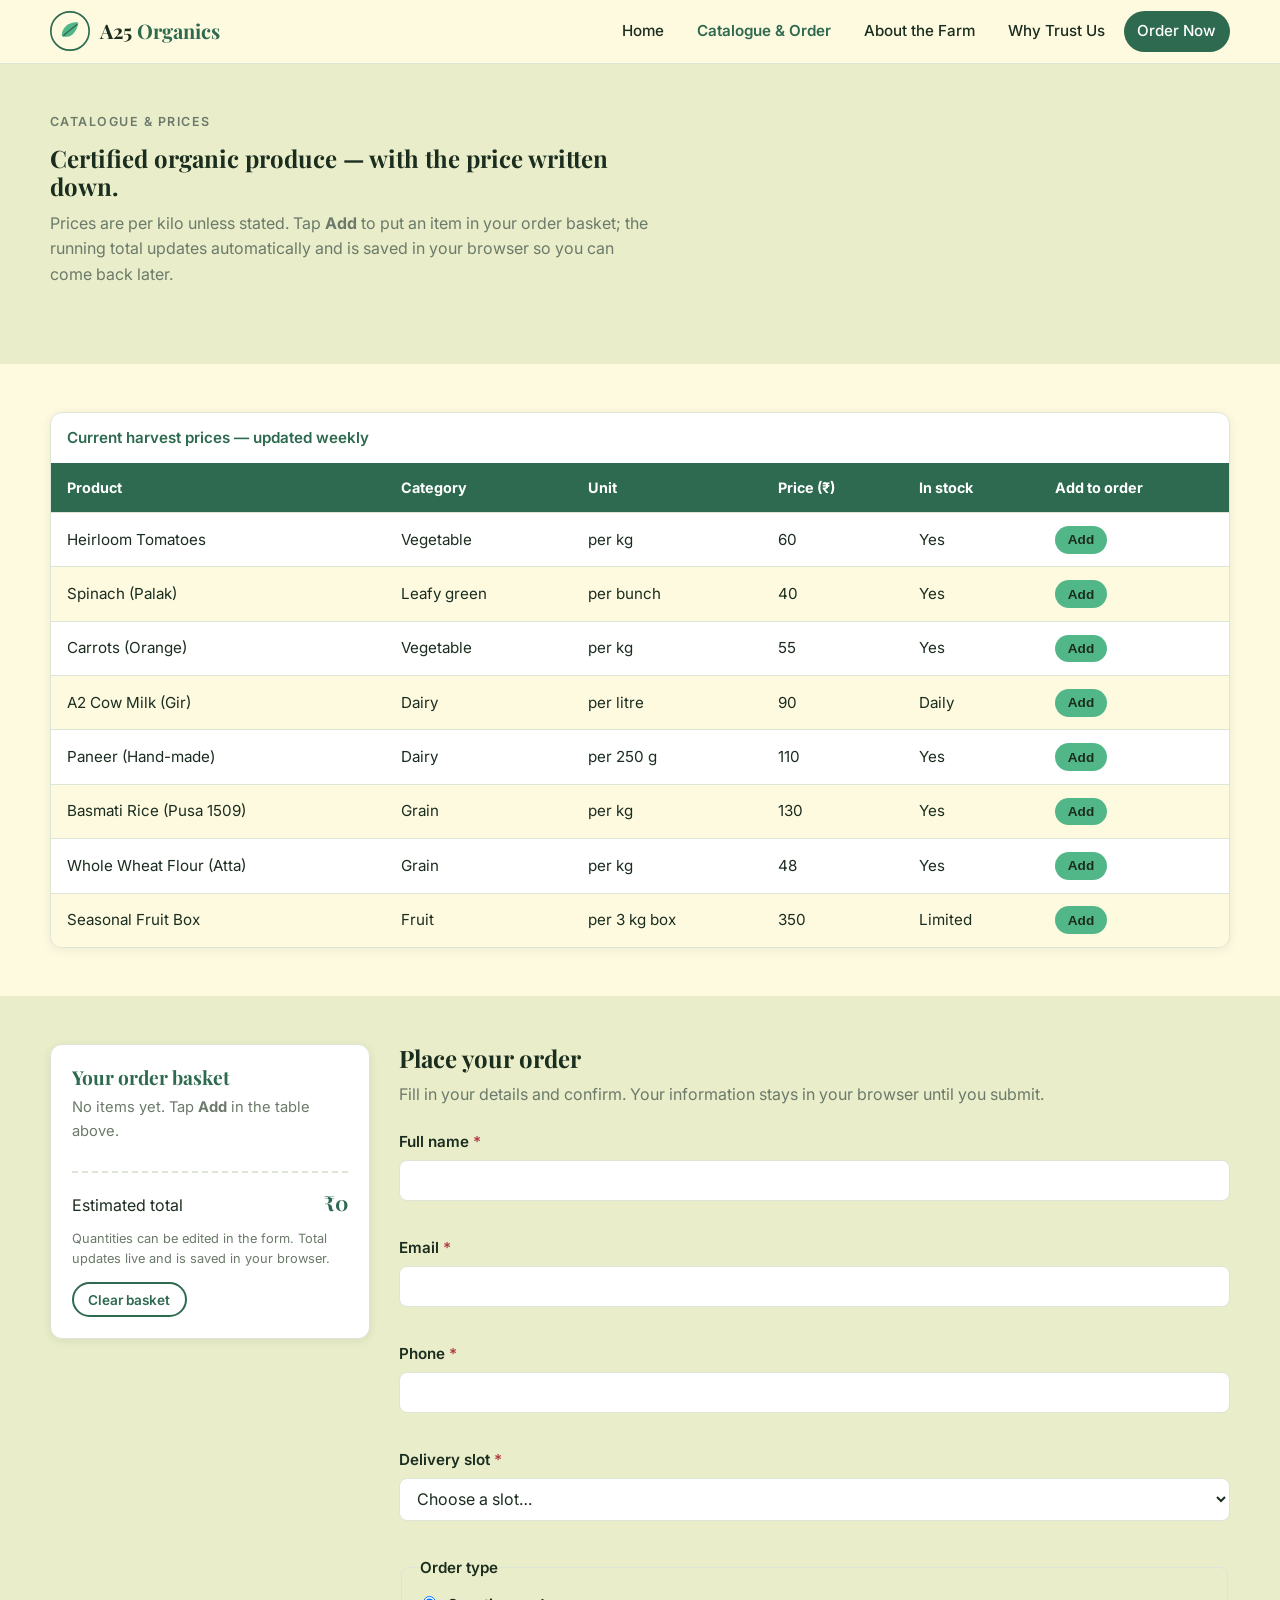
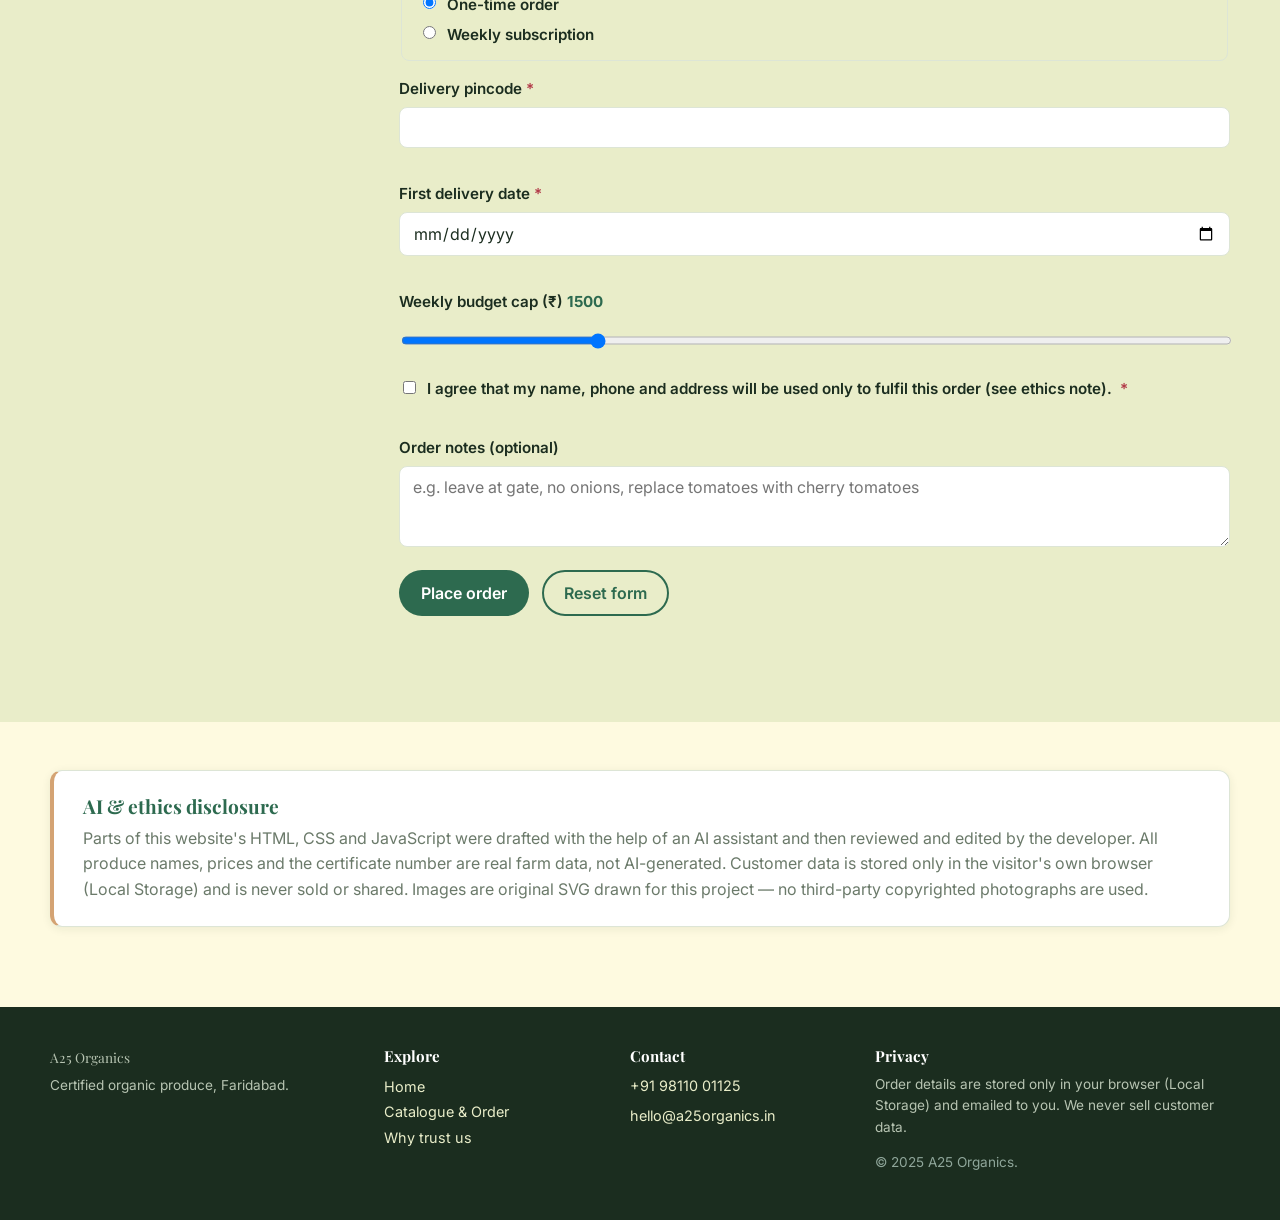
==== products.html @ 9f03f013 "Add files via upload" ====
<!DOCTYPE html>
<html lang="en">
<head>
  <meta charset="UTF-8" />
  <meta name="viewport" content="width=device-width, initial-scale=1.0" />
  <!-- Task 6: SEO meta tags -->
  <title>Catalogue &amp; Order | A25 Organics</title>
  <meta name="description" content="Browse A25 Organics' full catalogue of certified organic vegetables, fruits, grains and dairy with published prices. Build an order, save it to your browser, and place it in two minutes." />
  <meta name="keywords" content="organic vegetables price list, order organic produce online, A25 Organics catalogue, farm fresh order form" />
  <meta name="author" content="A25 Organics" />
  <link rel="preconnect" href="https://fonts.googleapis.com" />
  <link rel="preconnect" href="https://fonts.gstatic.com" crossorigin />
  <link href="https://fonts.googleapis.com/css2?family=Inter:wght@400;500;600;700&family=Playfair+Display:wght@600;700&display=swap" rel="stylesheet" />
  <link rel="stylesheet" href="styles.css" />
</head>
<body>
  <a href="#main" class="skip-link">Skip to main content</a>

  <header class="site-header">
    <div class="container header-inner">
      <a href="index.html" class="brand" aria-label="A25 Organics home">
        <svg class="brand-mark" width="40" height="40" viewBox="0 0 48 48" role="img" aria-label="A25 Organics leaf logo">
          <circle cx="24" cy="24" r="23" fill="#FEFAE0" stroke="#2D6A4F" stroke-width="2"/>
          <path d="M14 30 C14 18, 26 12, 34 14 C32 26, 24 34, 14 30 Z" fill="#52B788"/>
          <path d="M16 30 C22 24, 28 20, 33 16" stroke="#2D6A4F" stroke-width="1.5" fill="none"/>
        </svg>
        <span class="brand-name">A25 <span class="brand-accent">Organics</span></span>
      </a>
      <button class="nav-toggle" aria-expanded="false" aria-controls="primary-nav" aria-label="Toggle navigation">
        <span></span><span></span><span></span>
      </button>
      <nav id="primary-nav" class="primary-nav" aria-label="Primary">
        <ul>
          <li><a href="index.html">Home</a></li>
          <li><a href="products.html" aria-current="page">Catalogue &amp; Order</a></li>
          <li><a href="index.html#about">About the Farm</a></li>
          <li><a href="index.html#trust">Why Trust Us</a></li>
          <li><a href="#order" class="nav-cta">Order Now</a></li>
        </ul>
      </nav>
    </div>
  </header>

  <main id="main">
    <!-- ===== Page intro ===== -->
    <section class="band band-cream" aria-labelledby="catalogue-title">
      <div class="container">
        <header class="section-head">
          <p class="eyebrow">Catalogue &amp; prices</p>
          <h1 id="catalogue-title">Certified organic produce &mdash; with the price written down.</h1>
          <p>Prices are per kilo unless stated. Tap <strong>Add</strong> to put an item in your order basket;
             the running total updates automatically and is saved in your browser so you can come back later.</p>
        </header>
      </div>
    </section>

    <!-- ===== Product table (Task 3: a table) ===== -->
    <section class="band" aria-labelledby="price-title">
      <div class="container">
        <h2 id="price-title" class="visually-hidden">Price list</h2>
        <div class="table-wrap" role="region" aria-labelledby="price-title" tabindex="0">
          <table class="price-table" id="price-table">
            <caption>Current harvest prices &mdash; updated weekly</caption>
            <thead>
              <tr>
                <th scope="col">Product</th>
                <th scope="col">Category</th>
                <th scope="col">Unit</th>
                <th scope="col">Price (&#8377;)</th>
                <th scope="col">In stock</th>
                <th scope="col">Add to order</th>
              </tr>
            </thead>
            <tbody>
              <tr>
                <td data-label="Product">Heirloom Tomatoes</td>
                <td data-label="Category">Vegetable</td>
                <td data-label="Unit">per kg</td>
                <td data-label="Price">60</td>
                <td data-label="In stock">Yes</td>
                <td data-label="Add"><button class="add-btn" data-name="Heirloom Tomatoes" data-price="60" data-unit="kg">Add</button></td>
              </tr>
              <tr>
                <td data-label="Product">Spinach (Palak)</td>
                <td data-label="Category">Leafy green</td>
                <td data-label="Unit">per bunch</td>
                <td data-label="Price">40</td>
                <td data-label="In stock">Yes</td>
                <td data-label="Add"><button class="add-btn" data-name="Spinach (Palak)" data-price="40" data-unit="bunch">Add</button></td>
              </tr>
              <tr>
                <td data-label="Product">Carrots (Orange)</td>
                <td data-label="Category">Vegetable</td>
                <td data-label="Unit">per kg</td>
                <td data-label="Price">55</td>
                <td data-label="In stock">Yes</td>
                <td data-label="Add"><button class="add-btn" data-name="Carrots" data-price="55" data-unit="kg">Add</button></td>
              </tr>
              <tr>
                <td data-label="Product">A2 Cow Milk (Gir)</td>
                <td data-label="Category">Dairy</td>
                <td data-label="Unit">per litre</td>
                <td data-label="Price">90</td>
                <td data-label="In stock">Daily</td>
                <td data-label="Add"><button class="add-btn" data-name="A2 Cow Milk" data-price="90" data-unit="litre">Add</button></td>
              </tr>
              <tr>
                <td data-label="Product">Paneer (Hand-made)</td>
                <td data-label="Category">Dairy</td>
                <td data-label="Unit">per 250 g</td>
                <td data-label="Price">110</td>
                <td data-label="In stock">Yes</td>
                <td data-label="Add"><button class="add-btn" data-name="Paneer" data-price="110" data-unit="250g">Add</button></td>
              </tr>
              <tr>
                <td data-label="Product">Basmati Rice (Pusa 1509)</td>
                <td data-label="Category">Grain</td>
                <td data-label="Unit">per kg</td>
                <td data-label="Price">130</td>
                <td data-label="In stock">Yes</td>
                <td data-label="Add"><button class="add-btn" data-name="Basmati Rice" data-price="130" data-unit="kg">Add</button></td>
              </tr>
              <tr>
                <td data-label="Product">Whole Wheat Flour (Atta)</td>
                <td data-label="Category">Grain</td>
                <td data-label="Unit">per kg</td>
                <td data-label="Price">48</td>
                <td data-label="In stock">Yes</td>
                <td data-label="Add"><button class="add-btn" data-name="Whole Wheat Atta" data-price="48" data-unit="kg">Add</button></td>
              </tr>
              <tr>
                <td data-label="Product">Seasonal Fruit Box</td>
                <td data-label="Category">Fruit</td>
                <td data-label="Unit">per 3 kg box</td>
                <td data-label="Price">350</td>
                <td data-label="In stock">Limited</td>
                <td data-label="Add"><button class="add-btn" data-name="Seasonal Fruit Box" data-price="350" data-unit="3kg box">Add</button></td>
              </tr>
            </tbody>
          </table>
        </div>
      </div>
    </section>

    <!-- ===== Order basket + form (Task 3 + Task 4) ===== -->
    <section class="band band-cream" id="order" aria-labelledby="order-title">
      <div class="container order-grid">
        <!-- Live order basket (Task 4: DOM updates) -->
        <aside class="basket" aria-labelledby="basket-title">
          <h2 id="basket-title">Your order basket</h2>
          <p class="basket-empty" id="basket-empty">No items yet. Tap <strong>Add</strong> in the table above.</p>
          <ul class="basket-list" id="basket-list" aria-live="polite"></ul>
          <div class="basket-total" id="basket-total" hidden>
            <span>Estimated total</span>
            <strong id="basket-total-amount">&#8377;0</strong>
          </div>
          <p class="basket-note">Quantities can be edited in the form. Total updates live and is saved in your browser.</p>
          <button type="button" class="btn btn-ghost btn-sm" id="clear-basket">Clear basket</button>
        </aside>

        <!-- Order form with 5+ input types (Task 3) -->
        <div class="order-form-wrap">
          <h2 id="order-title">Place your order</h2>
          <p class="form-intro">Fill in your details and confirm. Your information stays in your browser until you submit.</p>

          <form id="order-form" class="order-form" novalidate>
            <!-- 1. text -->
            <div class="field">
              <label for="cust-name">Full name <span class="req">*</span></label>
              <input type="text" id="cust-name" name="cust-name" autocomplete="name" required minlength="2" />
              <span class="error" id="err-name" role="alert"></span>
            </div>

            <!-- 2. email -->
            <div class="field">
              <label for="cust-email">Email <span class="req">*</span></label>
              <input type="email" id="cust-email" name="cust-email" autocomplete="email" required />
              <span class="error" id="err-email" role="alert"></span>
            </div>

            <!-- 3. tel -->
            <div class="field">
              <label for="cust-phone">Phone <span class="req">*</span></label>
              <input type="tel" id="cust-phone" name="cust-phone" autocomplete="tel" pattern="[0-9+\s\-]{10,15}" required />
              <span class="error" id="err-phone" role="alert"></span>
            </div>

            <!-- 4. select -->
            <div class="field">
              <label for="delivery-slot">Delivery slot <span class="req">*</span></label>
              <select id="delivery-slot" name="delivery-slot" required>
                <option value="">Choose a slot&hellip;</option>
                <option value="sat-am">Saturday 7&ndash;10 AM</option>
                <option value="sat-pm">Saturday 4&ndash;7 PM</option>
                <option value="tue-am">Tuesday 7&ndash;10 AM</option>
                <option value="pickup">Farm pick-up (Saturday)</option>
              </select>
              <span class="error" id="err-slot" role="alert"></span>
            </div>

            <!-- 5. radio -->
            <fieldset class="field fieldset-block">
              <legend>Order type</legend>
              <label class="radio"><input type="radio" name="order-type" value="one-time" checked /> One-time order</label>
              <label class="radio"><input type="radio" name="order-type" value="weekly" /> Weekly subscription</label>
            </fieldset>

            <!-- 6. number -->
            <div class="field">
              <label for="delivery-pincode">Delivery pincode <span class="req">*</span></label>
              <input type="number" id="delivery-pincode" name="delivery-pincode" min="100000" max="999999" step="1" required inputmode="numeric" />
              <span class="error" id="err-pincode" role="alert"></span>
            </div>

            <!-- 7. date -->
            <div class="field">
              <label for="first-delivery">First delivery date <span class="req">*</span></label>
              <input type="date" id="first-delivery" name="first-delivery" required />
              <span class="error" id="err-date" role="alert"></span>
            </div>

            <!-- 8. range -->
            <div class="field">
              <label for="budget">Weekly budget cap (&#8377;) <span id="budget-val" class="range-val">1500</span></label>
              <input type="range" id="budget" name="budget" min="500" max="5000" step="100" value="1500" />
            </div>

            <!-- 9. checkbox -->
            <div class="field field-check">
              <label class="check"><input type="checkbox" id="agree-privacy" name="agree-privacy" required /> I agree that my name, phone and address will be used only to fulfil this order (see ethics note). <span class="req">*</span></label>
              <span class="error" id="err-agree" role="alert"></span>
            </div>

            <!-- 10. textarea -->
            <div class="field">
              <label for="notes">Order notes (optional)</label>
              <textarea id="notes" name="notes" rows="3" maxlength="300" placeholder="e.g. leave at gate, no onions, replace tomatoes with cherry tomatoes"></textarea>
            </div>

            <div class="form-actions">
              <button type="submit" class="btn btn-primary" id="place-order">Place order</button>
              <button type="reset" class="btn btn-ghost" id="reset-form">Reset form</button>
            </div>

            <p class="form-status" id="form-status" role="status" aria-live="polite"></p>
          </form>
        </div>
      </div>
    </section>

    <!-- ===== AI disclosure banner (Task 6 ethics) ===== -->
    <section class="band" aria-labelledby="ai-title">
      <div class="container ai-banner">
        <h2 id="ai-title">AI &amp; ethics disclosure</h2>
        <p>
          Parts of this website's HTML, CSS and JavaScript were drafted with the help of an AI assistant
          and then reviewed and edited by the developer. All produce names, prices and the certificate
          number are real farm data, not AI-generated. Customer data is stored only in the visitor's own
          browser (Local Storage) and is never sold or shared. Images are original SVG drawn for this
          project &mdash; no third-party copyrighted photographs are used.
        </p>
      </div>
    </section>
  </main>

  <footer class="site-footer">
    <div class="container footer-grid">
      <div class="footer-brand">
        <p class="footer-name">A25 Organics</p>
        <p class="footer-tag">Certified organic produce, Faridabad.</p>
      </div>
      <nav class="footer-nav" aria-label="Footer">
        <h4>Explore</h4>
        <ul>
          <li><a href="index.html">Home</a></li>
          <li><a href="products.html">Catalogue &amp; Order</a></li>
          <li><a href="index.html#trust">Why trust us</a></li>
        </ul>
      </nav>
      <div class="footer-contact">
        <h4>Contact</h4>
        <p><a href="tel:+919811001125">+91 98110 01125</a></p>
        <p><a href="mailto:hello@a25organics.in">hello@a25organics.in</a></p>
      </div>
      <div class="footer-legal">
        <h4>Privacy</h4>
        <p>Order details are stored only in your browser (Local Storage) and emailed to you. We never sell customer data.</p>
        <p class="copy">&copy; 2025 A25 Organics.</p>
      </div>
    </div>
  </footer>

  <script src="script.js"></script>
</body>
</html>
---- styles.css ----
/* ============================================================
   A25 Organics  —  Custom CSS (Flexbox + Grid, no framework)
   Track: even digit -> custom CSS  (Task 3 layout requirement)
   ============================================================ */

/* ---------- Design tokens (Task 2 palette + font pairing) ---------- */
:root {
  /* Colour palette — earthy green / cream, chosen for an organic farm */
  --green-900: #1B2D1F;   /* primary text */
  --green-700: #2D6A4F;   /* primary brand */
  --green-500: #52B788;   /* secondary / accents */
  --earth:      #D4A373;  /* warm accent */
  --cream:      #FEFAE0;  /* page background */
  --cream-200:  #E9EDC9;  /* band background */
  --surface:    #FFFFFF;  /* cards */
  --muted:      #6B7A6A;  /* secondary text */
  --border:     #DDE5D6;  /* hairline borders */
  --danger:     #B23A48;  /* form errors */
  --shadow:     0 2px 10px rgba(27,45,31,0.08);
  --shadow-lg:  0 10px 30px rgba(27,45,31,0.12);

  /* Font pairing (Task 2): Playfair Display headings + Inter body */
  --font-head: "Playfair Display", "Noto Serif SC", Georgia, serif;
  --font-body: "Inter", "Noto Sans SC", system-ui, -apple-system, "Segoe UI", sans-serif;

  --radius:    12px;
  --radius-sm: 8px;
  --maxw:      1180px;
}

/* ---------- Reset ---------- */
*, *::before, *::after { box-sizing: border-box; }
html { scroll-behavior: smooth; }
body {
  margin: 0;
  font-family: var(--font-body);
  font-size: 16px;
  line-height: 1.6;
  color: var(--green-900);
  background: var(--cream);
  -webkit-font-smoothing: antialiased;
}
img, svg, iframe { display: block; max-width: 100%; }
a { color: var(--green-700); text-decoration: none; }
a:hover, a:focus { text-decoration: underline; }
h1, h2, h3, h4 { font-family: var(--font-head); line-height: 1.2; margin: 0 0 0.4em; color: var(--green-900); }
p { margin: 0 0 1em; }
ul { margin: 0; padding: 0; list-style: none; }

.container { width: min(100% - 2.5rem, var(--maxw)); margin-inline: auto; }

/* ---------- Accessibility helpers ---------- */
.skip-link {
  position: absolute; left: -9999px; top: 0; z-index: 100;
  background: var(--green-700); color: #fff; padding: 0.6rem 1rem; border-radius: 0 0 8px 0;
}
.skip-link:focus { left: 0; }
.visually-hidden {
  position: absolute !important; width: 1px; height: 1px; padding: 0; margin: -1px;
  overflow: hidden; clip: rect(0,0,0,0); white-space: nowrap; border: 0;
}
:focus-visible { outline: 3px solid var(--green-500); outline-offset: 2px; border-radius: 4px; }

/* ---------- Header / nav (Flexbox) ---------- */
.site-header {
  position: sticky; top: 0; z-index: 50;
  background: rgba(254, 250, 224, 0.92);
  backdrop-filter: blur(8px);
  border-bottom: 1px solid var(--border);
}
.header-inner {
  display: flex; align-items: center; justify-content: space-between;
  gap: 1rem; padding-block: 0.7rem;
}
.brand { display: inline-flex; align-items: center; gap: 0.6rem; text-decoration: none; }
.brand-name {
  font-family: var(--font-head); font-weight: 700; font-size: 1.25rem; color: var(--green-900);
}
.brand-accent { color: var(--green-700); }
.primary-nav ul { display: flex; align-items: center; gap: 0.35rem; flex-wrap: wrap; }
.primary-nav a {
  display: inline-block; padding: 0.5rem 0.85rem; border-radius: 999px;
  color: var(--green-900); font-weight: 500; font-size: 0.95rem;
}
.primary-nav a:hover { background: var(--cream-200); text-decoration: none; }
.primary-nav a[aria-current="page"] { color: var(--green-700); font-weight: 600; }
.nav-cta {
  background: var(--green-700) !important; color: #fff !important;
}
.nav-cta:hover { background: var(--green-900) !important; }

/* Mobile nav toggle (hidden on desktop) */
.nav-toggle {
  display: none; width: 44px; height: 44px; border: 1px solid var(--border);
  background: var(--surface); border-radius: var(--radius-sm); cursor: pointer;
  padding: 10px;
}
.nav-toggle span {
  display: block; height: 2px; width: 100%; background: var(--green-900);
  margin-block: 4px; transition: transform 0.25s ease, opacity 0.25s ease;
}

/* ---------- Buttons (Task 3: transition) ---------- */
.btn {
  display: inline-flex; align-items: center; justify-content: center; gap: 0.4rem;
  font-family: var(--font-body); font-weight: 600; font-size: 1rem;
  padding: 0.7rem 1.25rem; border-radius: 999px; border: 2px solid transparent;
  cursor: pointer; text-decoration: none;
  transition: transform 0.18s ease, background-color 0.18s ease, box-shadow 0.18s ease, color 0.18s ease;
}
.btn-primary { background: var(--green-700); color: #fff; }
.btn-primary:hover, .btn-primary:focus-visible {
  background: var(--green-900); transform: translateY(-2px); box-shadow: var(--shadow); text-decoration: none;
}
.btn-ghost { background: transparent; color: var(--green-700); border-color: var(--green-700); }
.btn-ghost:hover, .btn-ghost:focus-visible {
  background: var(--green-700); color: #fff; transform: translateY(-2px); text-decoration: none;
}
.btn-sm { padding: 0.45rem 0.9rem; font-size: 0.85rem; }

/* ---------- Hero (Grid) ---------- */
.hero { padding-block: 3rem 3.5rem; }
.hero-grid {
  display: grid; grid-template-columns: 1.15fr 0.85fr; gap: 2.5rem; align-items: center;
}
.eyebrow {
  text-transform: uppercase; letter-spacing: 0.12em; font-size: 0.78rem;
  font-weight: 600; color: var(--green-700); margin-bottom: 0.75rem;
}
.hero-text h1 { font-size: clamp(2rem, 4.2vw, 3.1rem); margin-bottom: 0.5rem; }
.hero-text .hl { color: var(--green-700); }
.lead { font-size: 1.1rem; color: var(--muted); max-width: 38ch; }
.hero-actions { display: flex; gap: 0.8rem; flex-wrap: wrap; margin-top: 1.4rem; }
.hero-stats {
  display: flex; gap: 1.8rem; margin-top: 2rem; flex-wrap: wrap;
}
.hero-stats li { display: flex; flex-direction: column; }
.hero-stats strong {
  font-family: var(--font-head); font-size: 1.7rem; color: var(--green-700);
}
.hero-stats span { font-size: 0.85rem; color: var(--muted); }
.hero-visual svg { width: 100%; height: auto; max-width: 360px; margin-inline: auto; }

/* ---------- Section bands ---------- */
.band { padding-block: 3rem; }
.band-cream { background: var(--cream-200); }
.section-head { margin-bottom: 1.8rem; max-width: 60ch; }
.section-head h2 { font-size: clamp(1.6rem, 3vw, 2.2rem); }
.section-head p { color: var(--muted); }
.section-cta { margin-top: 1.8rem; }

/* ---------- About (Grid) ---------- */
.about-grid { display: grid; grid-template-columns: 1.6fr 1fr; gap: 2rem; align-items: start; }
.about-text p { color: var(--green-900); }
.about-card {
  background: var(--surface); border: 1px solid var(--border); border-radius: var(--radius);
  padding: 1.4rem; box-shadow: var(--shadow);
}
.about-card h3 { color: var(--green-700); font-size: 1.15rem; }
.fact-list { display: grid; grid-template-columns: auto 1fr; gap: 0.4rem 1rem; margin: 0; }
.fact-list dt { font-weight: 600; color: var(--muted); font-size: 0.9rem; }
.fact-list dd { margin: 0; }

/* ---------- Card grid (Grid) ---------- */
.card-grid {
  display: grid; grid-template-columns: repeat(auto-fit, minmax(220px, 1fr));
  gap: 1.2rem;
}
.produce-card {
  background: var(--surface); border: 1px solid var(--border); border-radius: var(--radius);
  padding: 1.3rem; box-shadow: var(--shadow);
  transition: transform 0.2s ease, box-shadow 0.2s ease;
}
.produce-card:hover { transform: translateY(-4px); box-shadow: var(--shadow-lg); }
.produce-badge {
  display: inline-block; font-size: 0.72rem; font-weight: 600; text-transform: uppercase;
  letter-spacing: 0.08em; color: var(--green-700); background: var(--cream-200);
  padding: 0.25rem 0.6rem; border-radius: 999px; margin-bottom: 0.6rem;
}
.produce-card h3 { font-size: 1.15rem; }
.produce-meta { font-size: 0.9rem; color: var(--green-700); font-weight: 600; margin-bottom: 0.5rem; }
.produce-card p { color: var(--muted); font-size: 0.95rem; margin: 0; }

/* ---------- Trust grid ---------- */
.trust-grid {
  display: grid; grid-template-columns: repeat(auto-fit, minmax(240px, 1fr));
  gap: 1.2rem;
}
.trust-card {
  background: var(--surface); border: 1px solid var(--border); border-radius: var(--radius);
  padding: 1.4rem; box-shadow: var(--shadow);
}
.trust-card svg { margin-bottom: 0.6rem; }
.trust-card h3 { font-size: 1.1rem; color: var(--green-700); }
.trust-card p { margin: 0; color: var(--muted); }
.quotes {
  display: grid; grid-template-columns: repeat(auto-fit, minmax(280px, 1fr));
  gap: 1.2rem; margin-top: 2rem;
}
.quote-card {
  margin: 0; padding: 1.4rem; background: var(--surface); border-left: 4px solid var(--earth);
  border-radius: var(--radius-sm); box-shadow: var(--shadow);
}
.quote-card p { font-style: italic; color: var(--green-900); margin-bottom: 0.5rem; }
.quote-card footer { color: var(--muted); font-size: 0.9rem; }

/* ---------- Location (Grid + iframe) ---------- */
.location-grid { display: grid; grid-template-columns: 1fr 1.1fr; gap: 2rem; align-items: center; }
.location-text h2 { font-size: 1.6rem; }
.address-block { font-style: normal; line-height: 1.7; color: var(--green-900); }
.location-map { border-radius: var(--radius); overflow: hidden; box-shadow: var(--shadow); border: 1px solid var(--border); }
.location-map iframe { border: 0; width: 100%; height: 320px; }

/* ---------- Price table (Task 3: a table) ---------- */
.table-wrap {
  overflow-x: auto; background: var(--surface); border: 1px solid var(--border);
  border-radius: var(--radius); box-shadow: var(--shadow);
}
.price-table { width: 100%; border-collapse: collapse; min-width: 640px; }
.price-table caption {
  caption-side: top; text-align: left; padding: 0.8rem 1rem;
  font-weight: 600; color: var(--green-700); font-size: 0.95rem;
}
.price-table thead th {
  background: var(--green-700); color: #fff; text-align: left;
  padding: 0.8rem 1rem; font-size: 0.9rem; font-family: var(--font-body);
}
.price-table tbody td {
  padding: 0.8rem 1rem; border-top: 1px solid var(--border); font-size: 0.95rem;
}
.price-table tbody tr:nth-child(even) { background: var(--cream); }
.price-table tbody tr:hover { background: var(--cream-200); }
.add-btn {
  background: var(--green-500); color: var(--green-900); border: none;
  padding: 0.4rem 0.8rem; border-radius: 999px; font-weight: 600; font-size: 0.85rem;
  cursor: pointer;
  transition: background-color 0.18s ease, transform 0.18s ease;
}
.add-btn:hover { background: var(--green-700); color: #fff; transform: scale(1.04); }

/* ---------- Order grid (Grid: basket + form) ---------- */
.order-grid {
  display: grid; grid-template-columns: 320px 1fr; gap: 1.8rem; align-items: start;
}
.basket {
  position: sticky; top: 84px; background: var(--surface); border: 1px solid var(--border);
  border-radius: var(--radius); padding: 1.3rem; box-shadow: var(--shadow);
}
.basket h2 { font-size: 1.2rem; color: var(--green-700); }
.basket-empty { color: var(--muted); font-size: 0.92rem; }
.basket-list { margin: 0.8rem 0; display: flex; flex-direction: column; gap: 0.5rem; }
.basket-list li {
  display: flex; justify-content: space-between; align-items: center; gap: 0.5rem;
  padding: 0.5rem 0.6rem; background: var(--cream); border-radius: var(--radius-sm);
  font-size: 0.92rem;
}
.basket-list li .qty-control { display: inline-flex; align-items: center; gap: 0.4rem; }
.basket-list li .qty-control button {
  width: 24px; height: 24px; border-radius: 6px; border: 1px solid var(--border);
  background: var(--surface); cursor: pointer; font-weight: 700; line-height: 1;
}
.basket-list li .item-total { font-weight: 700; color: var(--green-700); }
.basket-list li .remove-btn {
  background: none; border: none; color: var(--danger); cursor: pointer; font-size: 1rem; padding: 0 0.2rem;
}
.basket-total {
  display: flex; justify-content: space-between; align-items: baseline;
  padding-top: 0.8rem; margin-top: 0.4rem; border-top: 2px dashed var(--border);
}
.basket-total strong { font-family: var(--font-head); font-size: 1.3rem; color: var(--green-700); }
.basket-note { font-size: 0.8rem; color: var(--muted); margin-top: 0.6rem; }

/* ---------- Order form ---------- */
.order-form-wrap h2 { font-size: 1.5rem; }
.form-intro { color: var(--muted); margin-bottom: 1.4rem; }
.order-form { display: grid; gap: 1rem; }
.field { display: flex; flex-direction: column; gap: 0.35rem; }
.field label, .field legend { font-weight: 600; font-size: 0.95rem; }
.req { color: var(--danger); }
.field input, .field select, .field textarea {
  font-family: var(--font-body); font-size: 1rem; padding: 0.6rem 0.8rem;
  border: 1px solid var(--border); border-radius: var(--radius-sm); background: var(--surface);
  color: var(--green-900); width: 100%;
}
.field input:focus, .field select:focus, .field textarea:focus {
  border-color: var(--green-700); outline: 3px solid rgba(82,183,136,0.35); outline-offset: 0;
}
.field input.invalid, .field select.invalid { border-color: var(--danger); }
.error { color: var(--danger); font-size: 0.82rem; min-height: 1em; }
.range-val { color: var(--green-700); font-weight: 700; }
.fieldset-block { border: 1px solid var(--border); border-radius: var(--radius-sm); padding: 0.8rem 1rem; }
.radio, .check { display: flex; align-items: flex-start; gap: 0.5rem; font-weight: 400; font-size: 0.95rem; cursor: pointer; }
.radio input, .check input { width: auto; margin-top: 0.2rem; }
.field-check { flex-direction: column; }
.form-actions { display: flex; gap: 0.8rem; flex-wrap: wrap; margin-top: 0.4rem; }
.form-status { font-weight: 600; padding: 0.8rem 1rem; border-radius: var(--radius-sm); }
.form-status.ok { background: rgba(82,183,136,0.18); color: var(--green-700); }
.form-status.err { background: rgba(178,58,72,0.12); color: var(--danger); }

/* ---------- AI banner ---------- */
.ai-banner {
  background: var(--surface); border: 1px solid var(--border); border-left: 4px solid var(--earth);
  border-radius: var(--radius); padding: 1.5rem 1.8rem; box-shadow: var(--shadow);
}
.ai-banner h2 { font-size: 1.2rem; color: var(--green-700); }
.ai-banner p { margin: 0; color: var(--muted); }

/* ---------- Footer (Grid) ---------- */
.site-footer { background: var(--green-900); color: #E9EDC9; padding-block: 2.5rem; margin-top: 2rem; }
.footer-grid {
  display: grid; grid-template-columns: 1.4fr 1fr 1fr 1.6fr; gap: 1.5rem;
}
.footer-name { font-family: var(--font-head); font-size: 1.2rem; color: #fff; margin: 0; }
.footer-tag { color: var(--green-500); font-size: 0.9rem; }
.site-footer h4 { color: #fff; font-size: 0.95rem; margin-bottom: 0.5rem; }
.site-footer a { color: #E9EDC9; font-size: 0.9rem; }
.site-footer a:hover { color: var(--green-500); }
.site-footer p { color: #B7C4B2; font-size: 0.85rem; margin-bottom: 0.4rem; }
.copy { margin-top: 0.8rem !important; color: #8FA69A !important; }

/* ============================================================
   MEDIA QUERY 1 — tablet (Task 3 requirement: 2 media queries)
   ============================================================ */
@media (max-width: 900px) {
  .hero-grid { grid-template-columns: 1fr; gap: 1.5rem; }
  .hero-visual { order: -1; }
  .hero-visual svg { max-width: 260px; }
  .about-grid { grid-template-columns: 1fr; }
  .location-grid { grid-template-columns: 1fr; }
  .order-grid { grid-template-columns: 1fr; }
  .basket { position: static; }
  .footer-grid { grid-template-columns: 1fr 1fr; gap: 1.2rem; }
  .primary-nav ul { gap: 0; }
}

/* ============================================================
   MEDIA QUERY 2 — mobile (Task 3 requirement: 2 media queries)
   Collapsible nav + card-style responsive table
   ============================================================ */
@media (max-width: 600px) {
  body { font-size: 15px; }
  .container { width: calc(100% - 2rem); }

  /* Hamburger nav */
  .nav-toggle { display: block; }
  .primary-nav {
    position: fixed; inset: 56px 0 auto 0; background: var(--cream);
    border-bottom: 1px solid var(--border); max-height: 0; overflow: hidden;
    transition: max-height 0.3s ease;
  }
  .primary-nav.open { max-height: 360px; }
  .primary-nav ul { flex-direction: column; align-items: stretch; padding: 0.5rem 1rem 1rem; gap: 0; }
  .primary-nav a { padding: 0.8rem 1rem; border-radius: 0; border-bottom: 1px solid var(--border); }
  .nav-cta { margin-top: 0.4rem; border-radius: var(--radius-sm); }

  .hero { padding-block: 2rem; }
  .hero-stats { gap: 1.2rem; }
  .hero-stats strong { font-size: 1.4rem; }
  .band { padding-block: 2rem; }

  /* Responsive table: each row becomes a labelled block */
  .price-table caption { padding: 0.6rem 0.8rem; }
  .price-table, .price-table thead, .price-table tbody,
  .price-table th, .price-table td, .price-table tr { display: block; }
  .price-table thead { display: none; }
  .price-table tr { border-bottom: 1px solid var(--border); padding: 0.6rem 0.8rem; }
  .price-table td { border: 0; padding: 0.25rem 0; display: flex; justify-content: space-between; gap: 1rem; }
  .price-table td::before { content: attr(data-label); font-weight: 600; color: var(--muted); font-size: 0.85rem; }
  .price-table td[data-label="Add"] { justify-content: flex-end; }

  .footer-grid { grid-template-columns: 1fr; }
  .form-actions .btn { flex: 1 1 auto; }
}
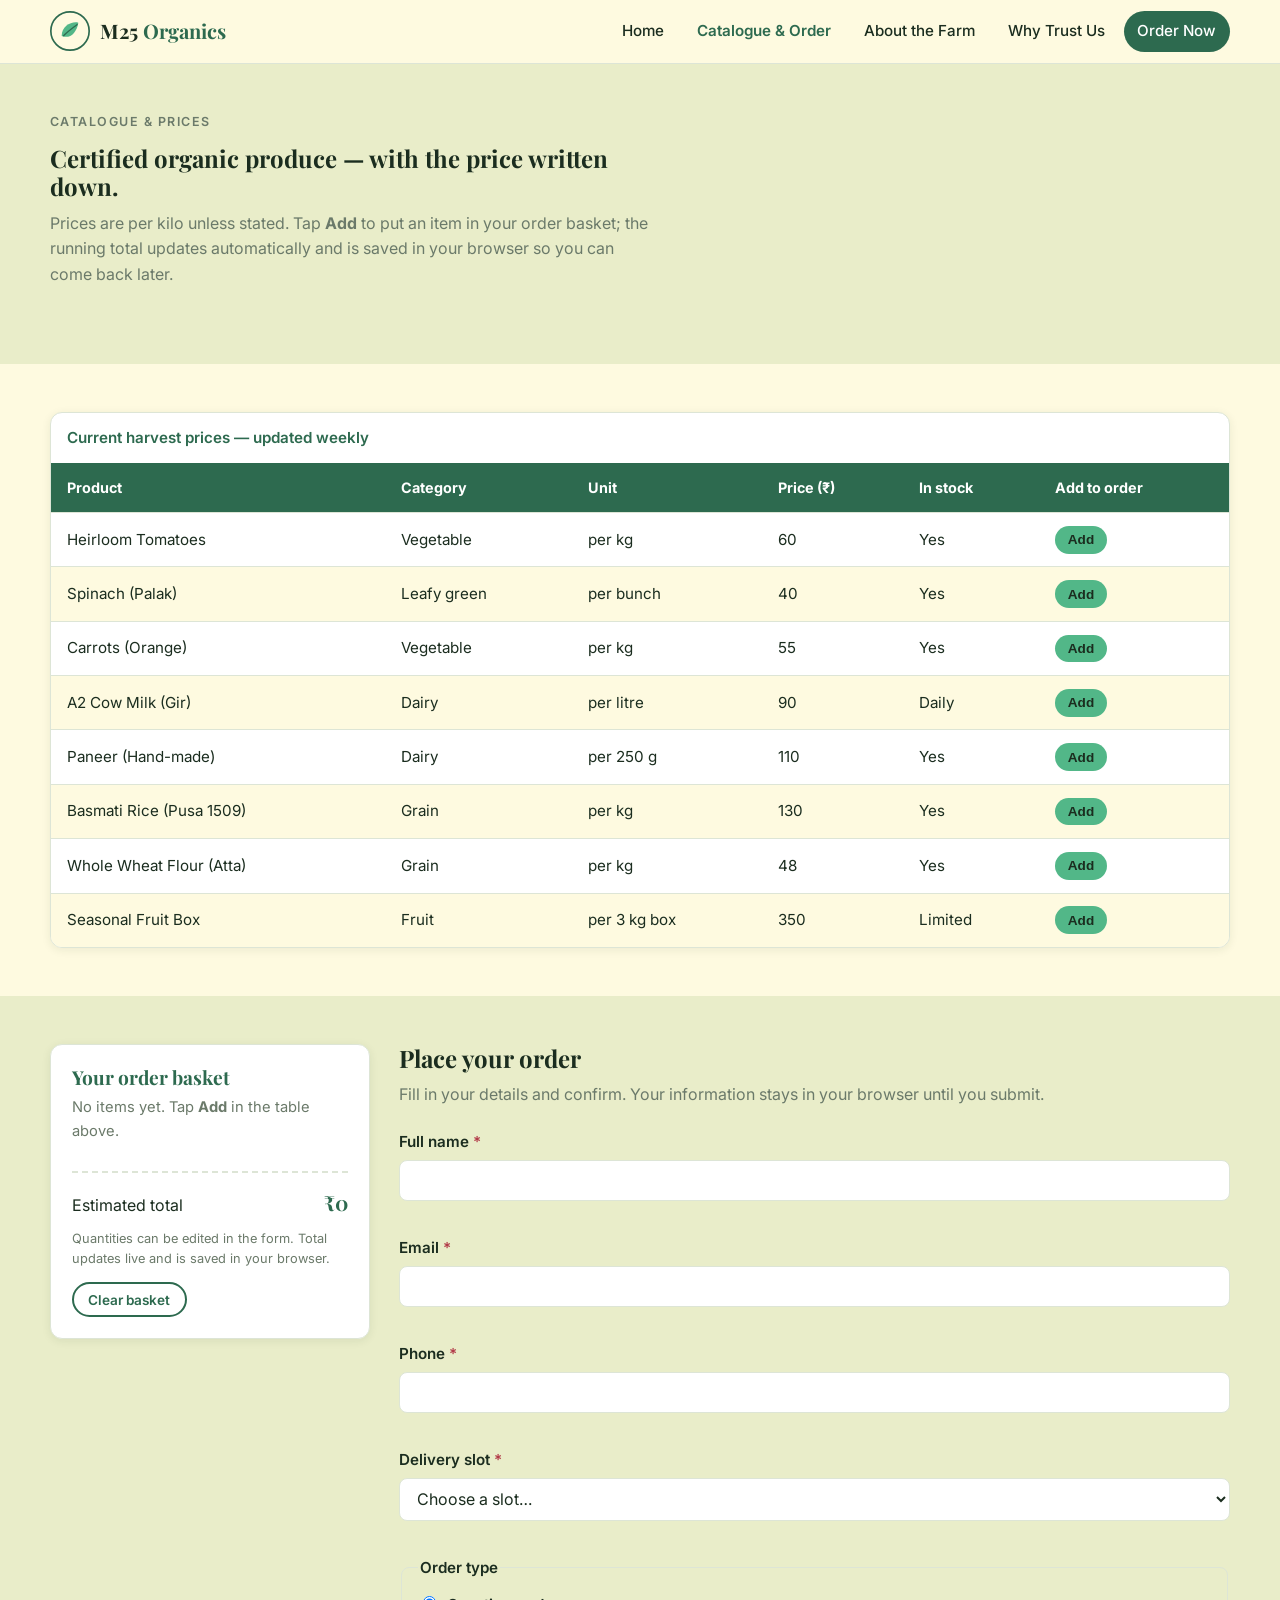
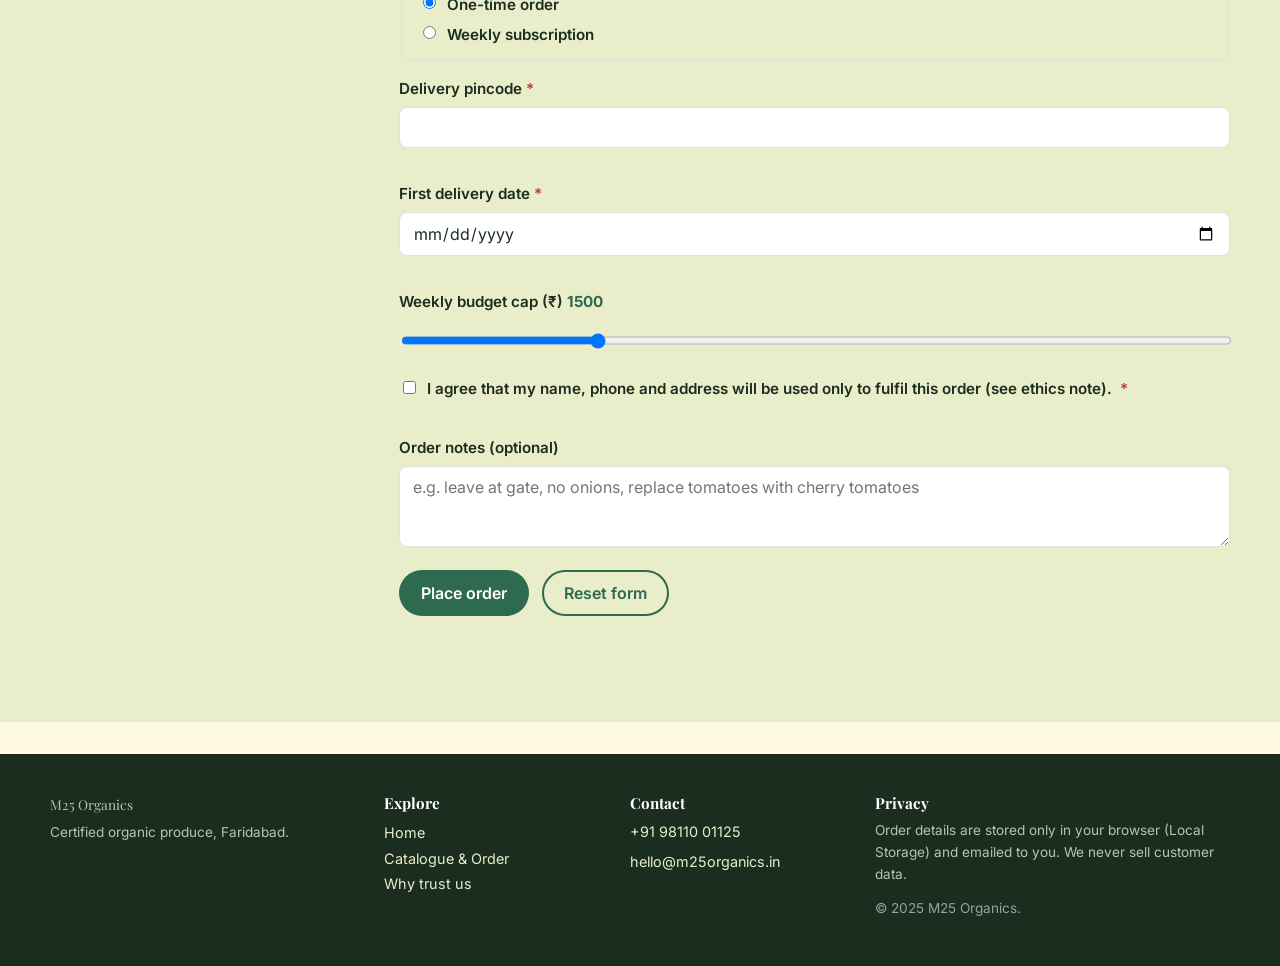
==== commit 7fb91820: "na" ====
--- a/products.html
+++ b/products.html
@@ -4,10 +4,10 @@
   <meta charset="UTF-8" />
   <meta name="viewport" content="width=device-width, initial-scale=1.0" />
   <!-- Task 6: SEO meta tags -->
-  <title>Catalogue &amp; Order | A25 Organics</title>
-  <meta name="description" content="Browse A25 Organics' full catalogue of certified organic vegetables, fruits, grains and dairy with published prices. Build an order, save it to your browser, and place it in two minutes." />
-  <meta name="keywords" content="organic vegetables price list, order organic produce online, A25 Organics catalogue, farm fresh order form" />
-  <meta name="author" content="A25 Organics" />
+  <title>Catalogue &amp; Order | M25 Organics</title>
+  <meta name="description" content="Browse M25 Organics' full catalogue of certified organic vegetables, fruits, grains and dairy with published prices. Build an order, save it to your browser, and place it in two minutes." />
+  <meta name="keywords" content="organic vegetables price list, order organic produce online, M25 Organics catalogue, farm fresh order form" />
+  <meta name="author" content="M25 Organics" />
   <link rel="preconnect" href="https://fonts.googleapis.com" />
   <link rel="preconnect" href="https://fonts.gstatic.com" crossorigin />
   <link href="https://fonts.googleapis.com/css2?family=Inter:wght@400;500;600;700&family=Playfair+Display:wght@600;700&display=swap" rel="stylesheet" />
@@ -18,13 +18,13 @@
 
   <header class="site-header">
     <div class="container header-inner">
-      <a href="index.html" class="brand" aria-label="A25 Organics home">
-        <svg class="brand-mark" width="40" height="40" viewBox="0 0 48 48" role="img" aria-label="A25 Organics leaf logo">
+      <a href="index.html" class="brand" aria-label="M25 Organics home">
+        <svg class="brand-mark" width="40" height="40" viewBox="0 0 48 48" role="img" aria-label="M25 Organics leaf logo">
           <circle cx="24" cy="24" r="23" fill="#FEFAE0" stroke="#2D6A4F" stroke-width="2"/>
           <path d="M14 30 C14 18, 26 12, 34 14 C32 26, 24 34, 14 30 Z" fill="#52B788"/>
           <path d="M16 30 C22 24, 28 20, 33 16" stroke="#2D6A4F" stroke-width="1.5" fill="none"/>
         </svg>
-        <span class="brand-name">A25 <span class="brand-accent">Organics</span></span>
+        <span class="brand-name">M25 <span class="brand-accent">Organics</span></span>
       </a>
       <button class="nav-toggle" aria-expanded="false" aria-controls="primary-nav" aria-label="Toggle navigation">
         <span></span><span></span><span></span>
@@ -249,24 +249,13 @@
     </section>
 
     <!-- ===== AI disclosure banner (Task 6 ethics) ===== -->
-    <section class="band" aria-labelledby="ai-title">
-      <div class="container ai-banner">
-        <h2 id="ai-title">AI &amp; ethics disclosure</h2>
-        <p>
-          Parts of this website's HTML, CSS and JavaScript were drafted with the help of an AI assistant
-          and then reviewed and edited by the developer. All produce names, prices and the certificate
-          number are real farm data, not AI-generated. Customer data is stored only in the visitor's own
-          browser (Local Storage) and is never sold or shared. Images are original SVG drawn for this
-          project &mdash; no third-party copyrighted photographs are used.
-        </p>
-      </div>
-    </section>
+  
   </main>
 
   <footer class="site-footer">
     <div class="container footer-grid">
       <div class="footer-brand">
-        <p class="footer-name">A25 Organics</p>
+        <p class="footer-name">M25 Organics</p>
         <p class="footer-tag">Certified organic produce, Faridabad.</p>
       </div>
       <nav class="footer-nav" aria-label="Footer">
@@ -280,12 +269,12 @@
       <div class="footer-contact">
         <h4>Contact</h4>
         <p><a href="tel:+919811001125">+91 98110 01125</a></p>
-        <p><a href="mailto:hello@a25organics.in">hello@a25organics.in</a></p>
+        <p><a href="mailto:hello@m25organics.in">hello@m25organics.in</a></p>
       </div>
       <div class="footer-legal">
         <h4>Privacy</h4>
         <p>Order details are stored only in your browser (Local Storage) and emailed to you. We never sell customer data.</p>
-        <p class="copy">&copy; 2025 A25 Organics.</p>
+        <p class="copy">&copy; 2025 M25 Organics.</p>
       </div>
     </div>
   </footer>
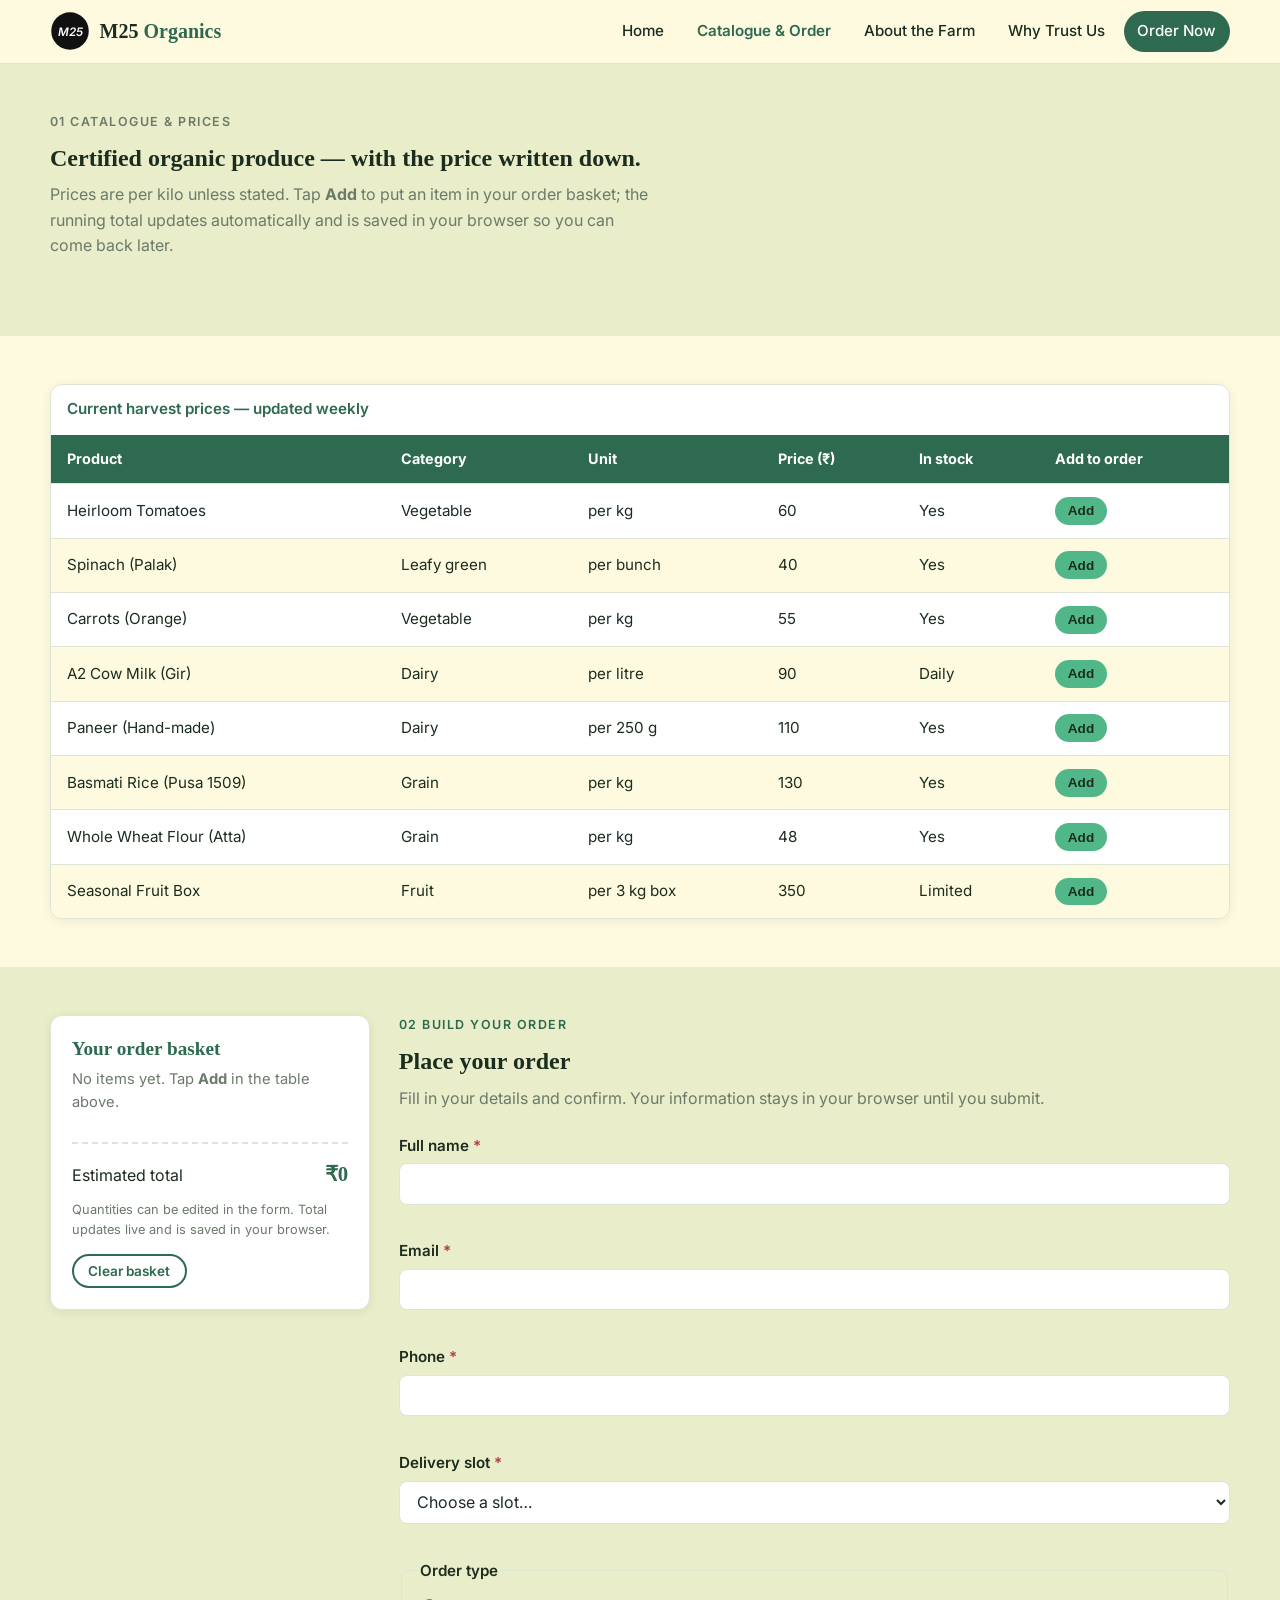
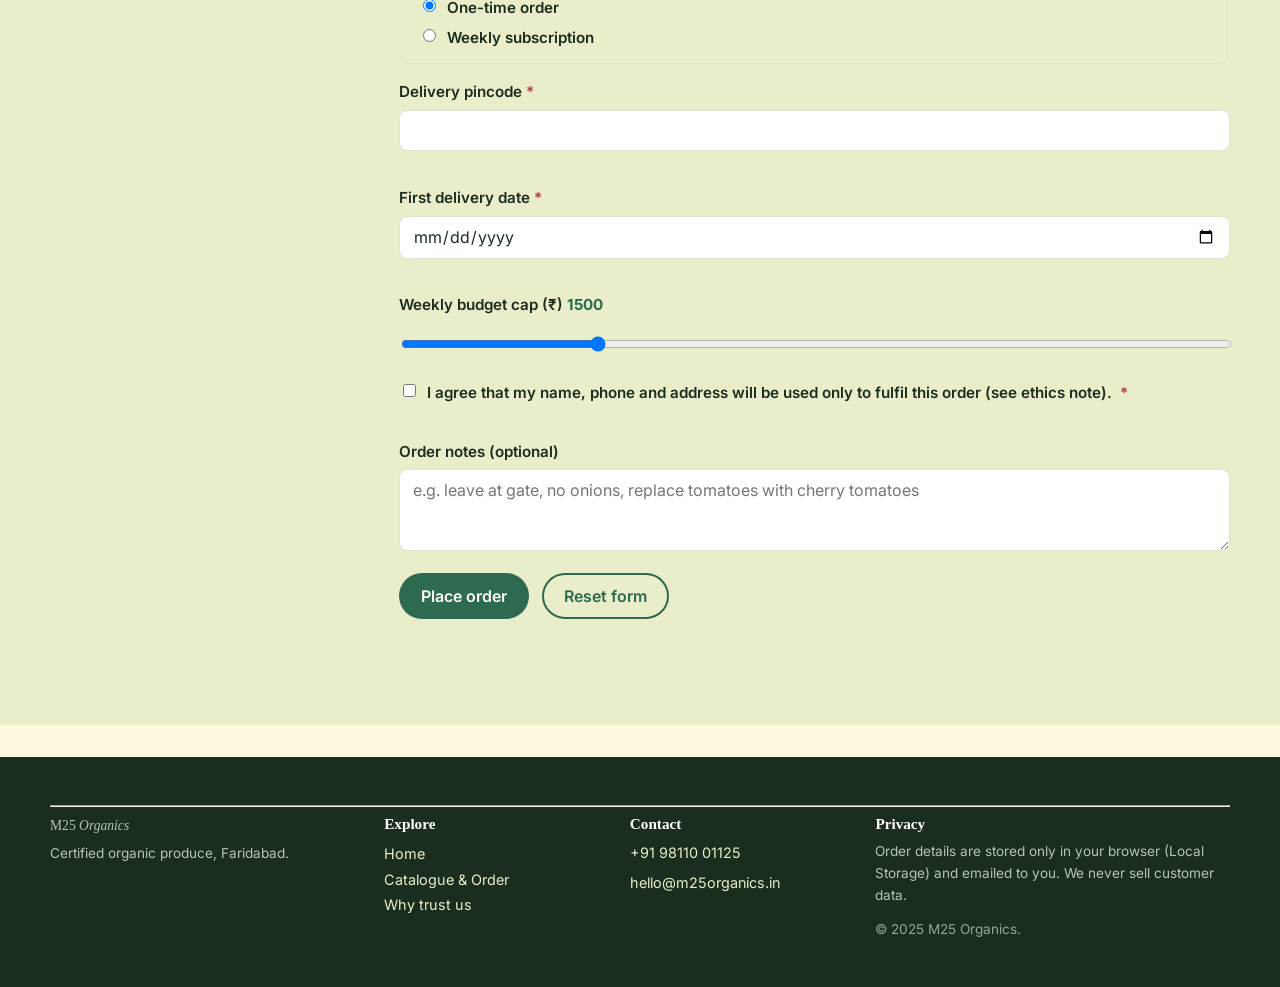
==== commit dfb70cf1: "Update product page with new meta tags and branding" ====
--- a/products.html
+++ b/products.html
@@ -8,9 +8,10 @@
   <meta name="description" content="Browse M25 Organics' full catalogue of certified organic vegetables, fruits, grains and dairy with published prices. Build an order, save it to your browser, and place it in two minutes." />
   <meta name="keywords" content="organic vegetables price list, order organic produce online, M25 Organics catalogue, farm fresh order form" />
   <meta name="author" content="M25 Organics" />
+  <meta name="theme-color" content="#111111" />
   <link rel="preconnect" href="https://fonts.googleapis.com" />
   <link rel="preconnect" href="https://fonts.gstatic.com" crossorigin />
-  <link href="https://fonts.googleapis.com/css2?family=Inter:wght@400;500;600;700&family=Playfair+Display:wght@600;700&display=swap" rel="stylesheet" />
+  <link href="https://fonts.googleapis.com/css2?family=Fraunces:ital,wght@0,400;0,500;0,600;0,700;1,400;1,500;1,600&family=Inter:wght@400;500;600;700&display=swap" rel="stylesheet" />
   <link rel="stylesheet" href="styles.css" />
 </head>
 <body>
@@ -19,10 +20,9 @@
   <header class="site-header">
     <div class="container header-inner">
       <a href="index.html" class="brand" aria-label="M25 Organics home">
-        <svg class="brand-mark" width="40" height="40" viewBox="0 0 48 48" role="img" aria-label="M25 Organics leaf logo">
-          <circle cx="24" cy="24" r="23" fill="#FEFAE0" stroke="#2D6A4F" stroke-width="2"/>
-          <path d="M14 30 C14 18, 26 12, 34 14 C32 26, 24 34, 14 30 Z" fill="#52B788"/>
-          <path d="M16 30 C22 24, 28 20, 33 16" stroke="#2D6A4F" stroke-width="1.5" fill="none"/>
+        <svg class="brand-mark" width="40" height="40" viewBox="0 0 48 48" role="img" aria-label="M25 Organics monogram logo">
+          <circle cx="24" cy="24" r="22.5" fill="#111111"/>
+          <text x="24" y="30" text-anchor="middle" font-size="14" font-weight="600" font-style="italic" fill="#FAFAF8">M25</text>
         </svg>
         <span class="brand-name">M25 <span class="brand-accent">Organics</span></span>
       </a>
@@ -46,7 +46,7 @@
     <section class="band band-cream" aria-labelledby="catalogue-title">
       <div class="container">
         <header class="section-head">
-          <p class="eyebrow">Catalogue &amp; prices</p>
+          <p class="eyebrow"><span class="eyebrow-no">01</span> Catalogue &amp; prices</p>
           <h1 id="catalogue-title">Certified organic produce &mdash; with the price written down.</h1>
           <p>Prices are per kilo unless stated. Tap <strong>Add</strong> to put an item in your order basket;
              the running total updates automatically and is saved in your browser so you can come back later.</p>
@@ -160,6 +160,7 @@
 
         <!-- Order form with 5+ input types (Task 3) -->
         <div class="order-form-wrap">
+          <p class="eyebrow"><span class="eyebrow-no">02</span> Build your order</p>
           <h2 id="order-title">Place your order</h2>
           <p class="form-intro">Fill in your details and confirm. Your information stays in your browser until you submit.</p>
 
@@ -249,15 +250,17 @@
     </section>
 
     <!-- ===== AI disclosure banner (Task 6 ethics) ===== -->
-  
+ 
   </main>
 
   <footer class="site-footer">
-    <div class="container footer-grid">
-      <div class="footer-brand">
-        <p class="footer-name">M25 Organics</p>
-        <p class="footer-tag">Certified organic produce, Faridabad.</p>
-      </div>
+    <div class="container">
+      <hr class="footer-rule" />
+      <div class="footer-grid">
+        <div class="footer-brand">
+          <p class="footer-name">M25 <em>Organics</em></p>
+          <p class="footer-tag">Certified organic produce, Faridabad.</p>
+        </div>
       <nav class="footer-nav" aria-label="Footer">
         <h4>Explore</h4>
         <ul>
@@ -276,6 +279,7 @@
         <p>Order details are stored only in your browser (Local Storage) and emailed to you. We never sell customer data.</p>
         <p class="copy">&copy; 2025 M25 Organics.</p>
       </div>
+      </div>
     </div>
   </footer>
 
--- a/styles.css
+++ b/styles.css
@@ -1,5 +1,5 @@
 /* ============================================================
-   A25 Organics  —  Custom CSS (Flexbox + Grid, no framework)
+   M25 Organics  —  Custom CSS (Flexbox + Grid, no framework)
    Track: even digit -> custom CSS  (Task 3 layout requirement)
    ============================================================ */
 
